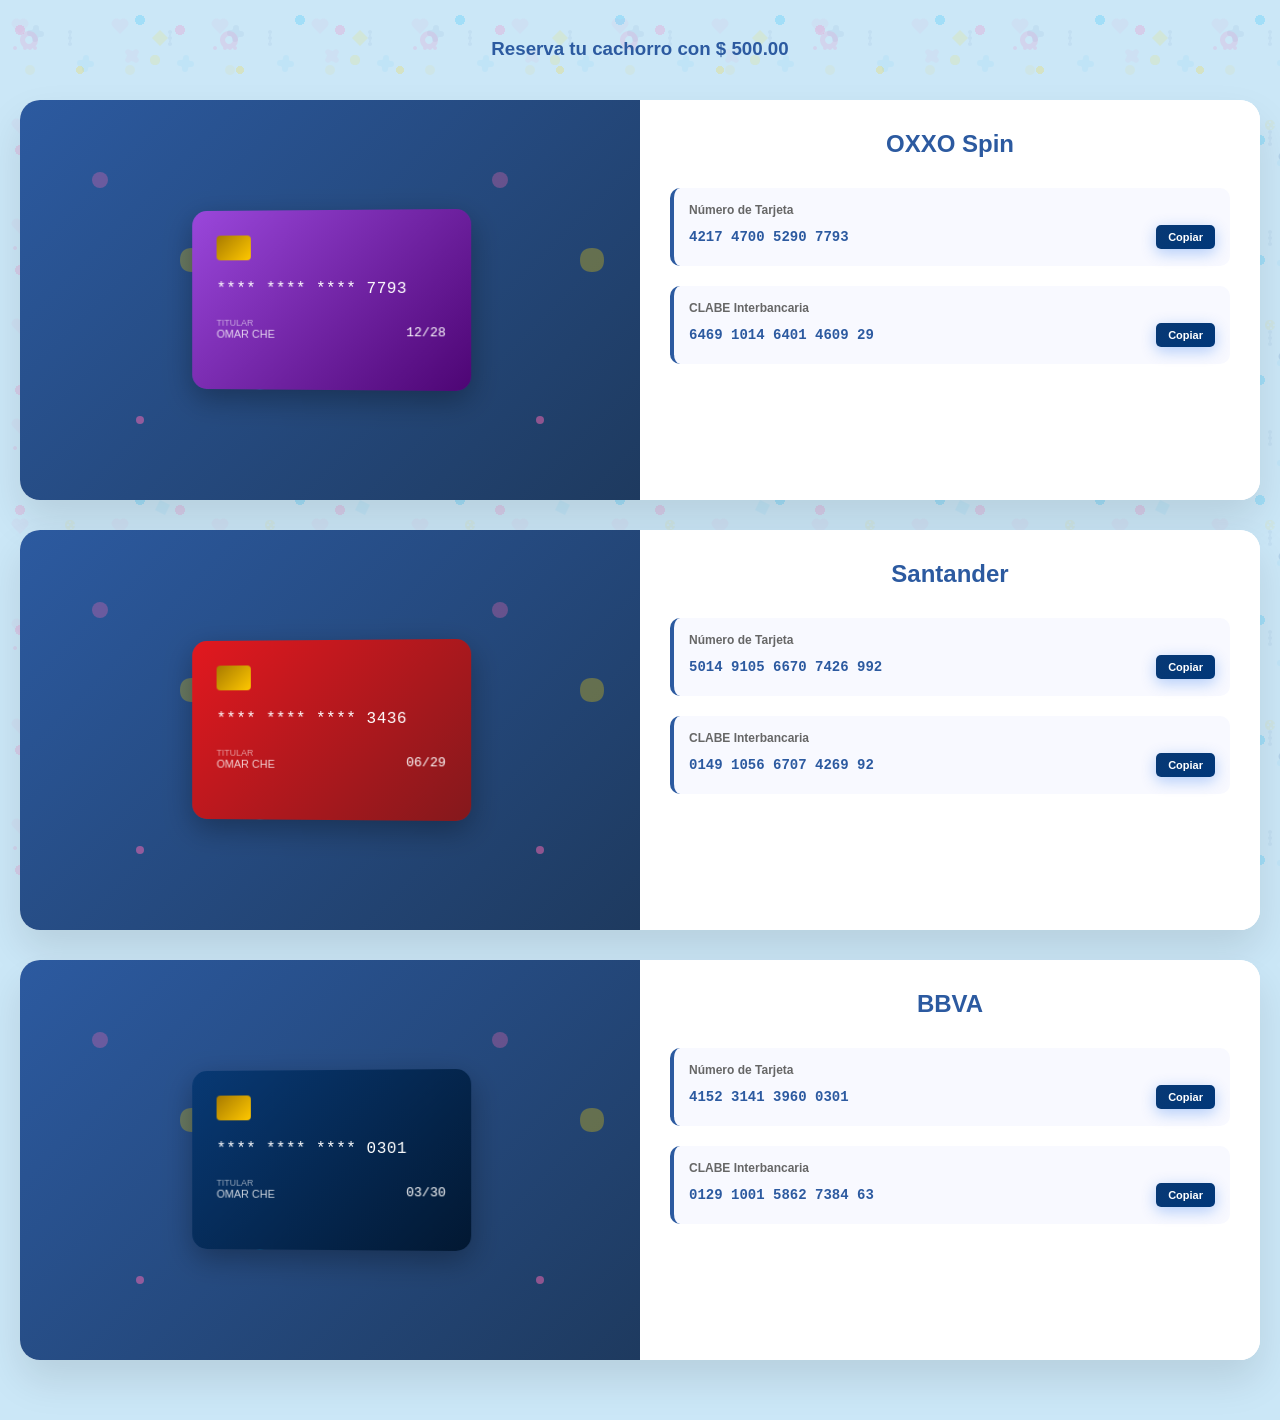
==== metodos-pagos.html @ c184fb26 "Se actualiza metodos de pagos" ====
<!DOCTYPE html>
<html lang="es">
<head>
    <meta charset="UTF-8">
    <meta name="viewport" content="width=device-width, initial-scale=1.0">
    <title>Vista de Tres Tarjetas Bancarias</title>
    <style>
        * {
            margin: 0;
            padding: 0;
            box-sizing: border-box;
        }

        body {
            font-family: 'Arial', sans-serif;
            background: rgba(153, 209, 240, 0.5);; /* Fondo blanco en lugar del gradiente beige */
            min-height: 100vh;
            padding: 20px;
            position: relative;
            overflow-x: hidden;
        }

        /* Patrón de fondo principal con mayor opacidad */
        body::before {
            content: '';
            position: fixed;
            top: 0;
            left: 0;
            width: 100%;
            height: 100%;
            background-image: 
                radial-gradient(circle at 20px 30px, #ff69b4 5px, transparent 5px),
                radial-gradient(circle at 80px 70px, #ffd700 4px, transparent 4px),
                radial-gradient(circle at 140px 20px, #00bfff 5px, transparent 5px),
                radial-gradient(circle at 200px 90px, #ff69b4 3px, transparent 3px),
                radial-gradient(circle at 60px 120px, #2c5aa0 4px, transparent 4px);
            background-size: 160px 120px;
            opacity: 0.2; /* Aumentado de 0.1 a 0.2 */
            z-index: -2;
        }

        /* Patrón adicional con formas kawaii más visible */
        body::after {
            content: '';
            position: fixed;
            top: 0;
            left: 0;
            width: 100%;
            height: 100%;
            background-image: url('data:image/svg+xml,<svg xmlns="http://www.w3.org/2000/svg" viewBox="0 0 200 200"><g fill="%23ff69b4" opacity="0.15"><path d="M20 40c0-5 4-9 9-9s9 4 9 9-4 9-9 9-9-4-9-9zm5 0c0 2 2 4 4 4s4-2 4-4-2-4-4-4-4 2-4 4z"/><path d="M15 50c-1 0-2-1-2-2s1-2 2-2 2 1 2 2-1 2-2 2zm10 0c-1 0-2-1-2-2s1-2 2-2 2 1 2 2-1 2-2 2zm5 0c-1 0-2-1-2-2s1-2 2-2 2 1 2 2-1 2-2 2zm5 0c-1 0-2-1-2-2s1-2 2-2 2 1 2 2-1 2-2 2z"/></g><g fill="%23ffd700" opacity="0.12"><path d="M160 30l-8 8 8 8 8-8z"/><path d="M150 60c0-3 2-5 5-5s5 2 5 5-2 5-5 5-5-2-5-5z"/></g><g fill="%232c5aa0" opacity="0.15"><path d="M80 160c-2-2-2-5 0-7s5-2 7 0 2 5 0 7-5 2-7 0z"/><path d="M120 180l-3-8 8-3 3 8z"/></g></svg>');
            background-size: 200px 200px;
            z-index: -1;
        }

        /* Patrón de huesos y patas con colores de la primera imagen */
        .pattern-overlay {
            position: fixed;
            top: 0;
            left: 0;
            width: 100%;
            height: 100%;
            background-image: url('data:image/svg+xml,<svg xmlns="http://www.w3.org/2000/svg" viewBox="0 0 200 200"><g fill="%232c5aa0" opacity="0.08"><path d="M30 30c-2 0-3 1-3 3s1 3 3 3c1 0 1 0 2 1 0 0 0 1 0 2 0 2 1 3 3 3s3-1 3-3c0-1 0-1 1-2 0 0 1 0 2 0 2 0 3-1 3-3s-1-3-3-3c-1 0-1 0-2-1 0 0 0-1 0-2 0-2-1-3-3-3s-3 1-3 3c0 1 0 1-1 2 0 0-1 0-2 0z"/></g><g fill="%23ff69b4" opacity="0.08"><path d="M130 50c-1-1-3-1-4 0s-1 3 0 4c1 1 1 1 1 2 0 1-1 1-1 2-1 1-1 3 0 4s3 1 4 0c1-1 1-1 2-1 1 0 1 1 2 1 1 1 3 1 4 0s1-3 0-4c-1-1-1-1-1-2 0-1 1-1 1-2 1-1 1-3 0-4s-3-1-4 0c-1 1-1 1-2 1-1 0-1-1-2-1z"/></g><g fill="%23ffd700" opacity="0.1"><path d="M70 120c-3 0-5 2-5 5s2 5 5 5 5-2 5-5-2-5-5-5zm-1 2c0-1 1-1 1-1s1 0 1 1 0 1-1 1-1 0-1-1zm-2 3c0-1 1-1 1-1s1 0 1 1 0 1-1 1-1 0-1-1zm6 0c0-1 1-1 1-1s1 0 1 1 0 1-1 1-1 0-1-1zm-3 3c0-1 1-1 1-1s1 0 1 1 0 1-1 1-1 0-1-1z"/></g><g fill="%2300bfff" opacity="0.08"><path d="M160 100l-5 10 10 5 5-10z"/></g></svg>');
            background-size: 200px 200px;
            z-index: -1;
            opacity: 0.7; /* Alta opacidad para que sea más visible */
        }

        /* Patrón adicional de corazones y huesos */
        .pattern-overlay-2 {
            position: fixed;
            top: 0;
            left: 0;
            width: 100%;
            height: 100%;
            background-image: url('data:image/svg+xml,<svg xmlns="http://www.w3.org/2000/svg" viewBox="0 0 100 100"><path d="M20 20c-2-2-5-2-7 0s-2 5 0 7l7 7 7-7c2-2 2-5 0-7s-5-2-7 0z" fill="%23ff69b4" opacity="0.07"/><path d="M70 30c-1 0-2 1-2 2s1 2 2 2c1 0 1 0 1 1 0 0 0 1-1 1-1 0-2 1-2 2s1 2 2 2c1 0 1 0 1 1 0 0 0 1-1 1-1 0-2 1-2 2s1 2 2 2c1 0 2-1 2-2s-1-2-2-2c-1 0-1 0-1-1 0 0 0-1 1-1 1 0 2-1 2-2s-1-2-2-2c-1 0-1 0-1-1 0 0 0-1 1-1 1 0 2-1 2-2s-1-2-2-2z" fill="%232c5aa0" opacity="0.08"/><circle cx="30" cy="70" r="5" fill="%23ffd700" opacity="0.09"/><path d="M80 60c-2 0-3 1-3 3s1 3 3 3c1 0 1 0 2 1 0 0 0 1 0 2 0 2 1 3 3 3s3-1 3-3c0-1 0-1 1-2 0 0 1 0 2 0 2 0 3-1 3-3s-1-3-3-3c-1 0-1 0-2-1 0 0 0-1 0-2 0-2-1-3-3-3s-3 1-3 3c0 1 0 1-1 2 0 0-1 0-2 0z" fill="%2300bfff" opacity="0.07"/></svg>');
            background-size: 100px 100px;
            z-index: -1;
            opacity: 0.7;
        }

        .container {
            max-width: 1400px;
            margin: 0 auto;
            position: relative;
            z-index: 1;
        }

        .header {
            text-align: center;
            margin-bottom: 40px;
            color: #2c5aa0;
            position: relative;
        }

        .header h1 {
            font-size: 36px;
            font-weight: bold;
            margin-bottom: 10px;
            text-shadow: 2px 2px 4px rgba(0,0,0,0.1);
        }

        .header p {
            font-size: 16px;
            color: #666;
        }

        .cards-grid {
            display: grid;
            grid-template-columns: repeat(auto-fit, minmax(800px, 1fr));
            gap: 30px;
            margin-bottom: 40px;
        }

        .card-container {
            background: white;
            border-radius: 20px;
            box-shadow: 0 20px 40px rgba(0, 0, 0, 0.1);
            overflow: hidden;
            display: flex;
            min-height: 400px;
            transition: transform 0.3s ease, box-shadow 0.3s ease;
            position: relative;
        }

        .card-container:hover {
            transform: translateY(-5px);
            box-shadow: 0 25px 50px rgba(0, 0, 0, 0.15);
        }

        .card-section {
            flex: 1;
            background: linear-gradient(135deg, #2c5aa0 0%, #1e3a5f 100%);
            display: flex;
            align-items: center;
            justify-content: center;
            padding: 30px;
            position: relative;
        }

        .card-section::before {
            content: '';
            position: absolute;
            top: 0;
            left: 0;
            right: 0;
            bottom: 0;
            background: url('data:image/svg+xml,<svg xmlns="http://www.w3.org/2000/svg" viewBox="0 0 100 100"><circle cx="20" cy="20" r="2" fill="%23ff69b4" opacity="0.3"/><circle cx="80" cy="30" r="1.5" fill="%23ffd700" opacity="0.4"/><circle cx="60" cy="70" r="2.5" fill="%2300bfff" opacity="0.3"/><circle cx="30" cy="80" r="1" fill="%23ff69b4" opacity="0.5"/><path d="M40 40c0-2 1-3 3-3s3 1 3 3-1 3-3 3-3-1-3-3z" fill="%23ffd700" opacity="0.3"/></svg>');
            pointer-events: none;
        }

        .credit-card {
            width: 280px;
            height: 180px;
            border-radius: 15px;
            padding: 25px;
            color: white;
            position: relative;
            box-shadow: 0 10px 30px rgba(0, 0, 0, 0.3);
            transform: perspective(1000px) rotateY(-5deg);
            transition: transform 0.3s ease;
        }

        .credit-card.card-1 {
            background: linear-gradient(135deg, #9A47DB 0%, #4d0574 100%);
        }

        .credit-card.card-2 {
            background: linear-gradient(135deg, #E2181F 0%, #84181c 100%);
        }

        .credit-card.card-3 {
            background: linear-gradient(135deg, #083974 0%, #021832 100%);
        }

        .credit-card:hover {
            transform: perspective(1000px) rotateY(0deg) scale(1.02);
        }

        .card-chip {
            width: 35px;
            height: 25px;
            background: linear-gradient(135deg, #a77a00, #ffc800);
            border-radius: 4px;
            margin-bottom: 20px;
        }

        .card-number {
            font-size: 16px;
            letter-spacing: 0.5px;
            margin-bottom: 20px;
            font-family: 'Courier New', monospace;
        }

        .card-info {
            display: flex;
            justify-content: space-between;
            align-items: end;
        }

        .card-holder {
            font-size: 11px;
            opacity: 0.8;
        }

        .card-expiry {
            font-size: 13px;
            font-family: 'Courier New', monospace;
        }

        .info-section {
            flex: 1;
            padding: 30px;
            background: white;
        }

        .bank-header {
            text-align: center;
            margin-bottom: 30px;
        }

        .bank-name {
            font-size: 24px;
            color: #2c5aa0;
            font-weight: bold;
            margin-bottom: 8px;
        }

        .bank-subtitle {
            color: #666;
            font-size: 13px;
        }

        .info-item {
            margin-bottom: 20px;
            padding: 15px;
            background: #f8f9ff;
            border-radius: 10px;
            border-left: 4px solid #2c5aa0;
        }

        .info-label {
            font-size: 12px;
            color: #666;
            margin-bottom: 6px;
            font-weight: 600;
        }

        .info-value {
            display: flex;
            align-items: center;
            gap: 10px;
        }

        .info-text {
            font-size: 14px;
            font-family: 'Courier New', monospace;
            color: #2c5aa0;
            font-weight: bold;
            flex: 1;
            padding: 6px 0;
        }

        .copy-btn {
            background: linear-gradient(135deg, #083974, #00377a);
            color: white;
            border: none;
            padding: 6px 12px;
            border-radius: 5px;
            cursor: pointer;
            font-size: 11px;
            font-weight: bold;
            transition: all 0.3s ease;
            box-shadow: 0 4px 15px rgba(5, 97, 234, 0.3);
        }

        .copy-btn:hover {
            transform: translateY(-2px);
            box-shadow: 0 6px 20px rgba(51, 145, 246, 0.4);
        }

        .copy-btn:active {
            transform: translateY(0);
        }

        .copy-btn.copied {
            background: linear-gradient(135deg, #136b8b, #136b8b);
            box-shadow: 0 4px 15px rgba(7, 56, 214, 0.3);
        }

        .notification {
            position: fixed;
            top: 20px;
            right: 20px;
            background: linear-gradient(135deg, #136b8b, #136b8b);
            color: white;
            padding: 15px 25px;
            border-radius: 10px;
            box-shadow: 0 10px 30px rgba(0, 0, 0, 0.2);
            transform: translateX(400px);
            transition: transform 0.3s ease;
            font-weight: bold;
            z-index: 1000;
        }

        .notification.show {
            transform: translateX(0);
        }

        @media (max-width: 1200px) {
            .cards-grid {
                grid-template-columns: 1fr;
            }
        }

        @media (max-width: 768px) {
            .card-container {
                flex-direction: column;
                min-height: auto;
            }
            
            .card-section {
                padding: 25px;
            }
            
            .credit-card {
                width: 250px;
                height: 160px;
                transform: none;
            }
            
            .info-section {
                padding: 25px;
            }

            .cards-grid {
                grid-template-columns: 1fr;
                gap: 20px;
            }
        }
    </style>
</head>
<body>
    <!-- Capas adicionales de patrones -->
    <div class="pattern-overlay"></div>
    <div class="pattern-overlay-2"></div>
    
    <div class="container">
        <div class="header">
            <br>
            <h3>Reserva tu cachorro con $ 500.00</h3>
        </div> 

        <div class="cards-grid">
            <!-- Tarjeta 1 -->
            <div class="card-container">
                <div class="card-section">
                    <div class="credit-card card-1">
                        <div class="card-chip"></div>
                        <div class="card-number">**** **** **** 7793</div>
                        <div class="card-info">
                            <div class="card-holder">
                                <div style="font-size: 9px; opacity: 0.7;">TITULAR</div>
                                <div>OMAR CHE</div>
                            </div>
                            <div class="card-expiry">12/28</div>
                        </div>
                    </div>
                </div>
                
                <div class="info-section">
                    <div class="bank-header">
                        <div class="bank-name">OXXO Spin</div>
                    </div>
                    
                    <div class="info-item">
                        <div class="info-label">Número de Tarjeta</div>
                        <div class="info-value">
                            <div class="info-text" id="cardNumber1">4217 4700 5290 7793</div>
                            <button class="copy-btn" onclick="copyToClipboard('cardNumber1', this)">
                                Copiar
                            </button>
                        </div>
                    </div>
                    
                    <div class="info-item">
                        <div class="info-label">CLABE Interbancaria</div>
                        <div class="info-value">
                            <div class="info-text" id="clabe1">6469 1014 6401 4609 29</div>
                            <button class="copy-btn" onclick="copyToClipboard('clabe1', this)">
                                Copiar
                            </button>
                        </div>
                    </div>
                </div>
            </div>

            <!-- Tarjeta 2 -->
            <div class="card-container">
                <div class="card-section">
                    <div class="credit-card card-2">
                        <div class="card-chip"></div>
                        <div class="card-number">**** **** **** 3436</div>
                        <div class="card-info">
                            <div class="card-holder">
                                <div style="font-size: 9px; opacity: 0.7;">TITULAR</div>
                                <div>OMAR CHE</div>
                            </div>
                            <div class="card-expiry">06/29</div>
                        </div>
                    </div>
                </div>
                
                <div class="info-section">
                    <div class="bank-header">
                        <div class="bank-name">Santander</div>
                    </div>
                    
                    <div class="info-item">
                        <div class="info-label">Número de Tarjeta</div>
                        <div class="info-value">
                            <div class="info-text" id="cardNumber2">5014 9105 6670 7426 992</div>
                            <button class="copy-btn" onclick="copyToClipboard('cardNumber2', this)">
                                Copiar
                            </button>
                        </div>
                    </div>
                    
                    <div class="info-item">
                        <div class="info-label">CLABE Interbancaria</div>
                        <div class="info-value">
                            <div class="info-text" id="clabe2">0149 1056 6707 4269 92</div>
                            <button class="copy-btn" onclick="copyToClipboard('clabe2', this)">
                                Copiar
                            </button>
                        </div>
                    </div>
                </div>
            </div>

            <!-- Tarjeta 3 -->
            <div class="card-container">
                <div class="card-section">
                    <div class="credit-card card-3">
                        <div class="card-chip"></div>
                        <div class="card-number">**** **** **** 0301</div>
                        <div class="card-info">
                            <div class="card-holder">
                                <div style="font-size: 9px; opacity: 0.7;">TITULAR</div>
                                <div>OMAR CHE</div>
                            </div>
                            <div class="card-expiry">03/30</div>
                        </div>
                    </div>
                </div>
                
                <div class="info-section">
                    <div class="bank-header">
                        <div class="bank-name">BBVA</div>
                    </div>
                    
                    <div class="info-item">
                        <div class="info-label">Número de Tarjeta</div>
                        <div class="info-value">
                            <div class="info-text" id="cardNumber3">4152 3141 3960 0301</div>
                            <button class="copy-btn" onclick="copyToClipboard('cardNumber3', this)">
                                Copiar
                            </button>
                        </div>
                    </div>
                    
                    <div class="info-item">
                        <div class="info-label">CLABE Interbancaria</div>
                        <div class="info-value">
                            <div class="info-text" id="clabe3">0129 1001 5862 7384 63</div>
                            <button class="copy-btn" onclick="copyToClipboard('clabe3', this)">
                                Copiar
                            </button>
                        </div>
                    </div>
                </div>
            </div>
        </div>
    </div>
    
    <div class="notification" id="notification">
        ¡Información copiada!
    </div>

    <script>
        function copyToClipboard(elementId, button) {
            const element = document.getElementById(elementId);
            const text = element.textContent.replace(/\s+/g, '');;
            
            // Crear un elemento temporal para copiar el texto
            const tempInput = document.createElement('input');
            tempInput.value = text;
            document.body.appendChild(tempInput);
            tempInput.select();
            document.execCommand('copy');
            document.body.removeChild(tempInput);
            
            // Cambiar el estado del botón
            const originalText = button.textContent;
            button.textContent = '¡Copiado!';
            button.classList.add('copied');
            
            // Mostrar notificación
            showNotification();
            
            // Restaurar el botón después de 2 segundos
            setTimeout(() => {
                button.textContent = originalText;
                button.classList.remove('copied');
                button.textContent = 'Copiar';
            }, 2000);
        }
        
        function showNotification() {
            const notification = document.getElementById('notification');
            notification.classList.add('show');
            
            setTimeout(() => {
                notification.classList.remove('show');
            }, 3000);
        }
        
        // Efectos de hover en las tarjetas
        document.querySelectorAll('.credit-card').forEach(card => {
            card.addEventListener('mouseenter', function() {
                this.style.transform = 'perspective(1000px) rotateY(0deg) scale(1.10)';
            });
            
            card.addEventListener('mouseleave', function() {
                this.style.transform = 'perspective(1000px) rotateY(-5deg) scale(1)';
            });
        });

        // Animación de entrada escalonada
        document.addEventListener('DOMContentLoaded', function() {
            const cards = document.querySelectorAll('.card-container');
            cards.forEach((card, index) => {
                card.style.opacity = '0';
                card.style.transform = 'translateY(50px)';
                
                setTimeout(() => {
                    card.style.transition = 'opacity 0.6s ease, transform 0.6s ease';
                    card.style.opacity = '1';
                    card.style.transform = 'translateY(0)';
                }, index * 200);
            });
        });
    </script>
</body>
</html>
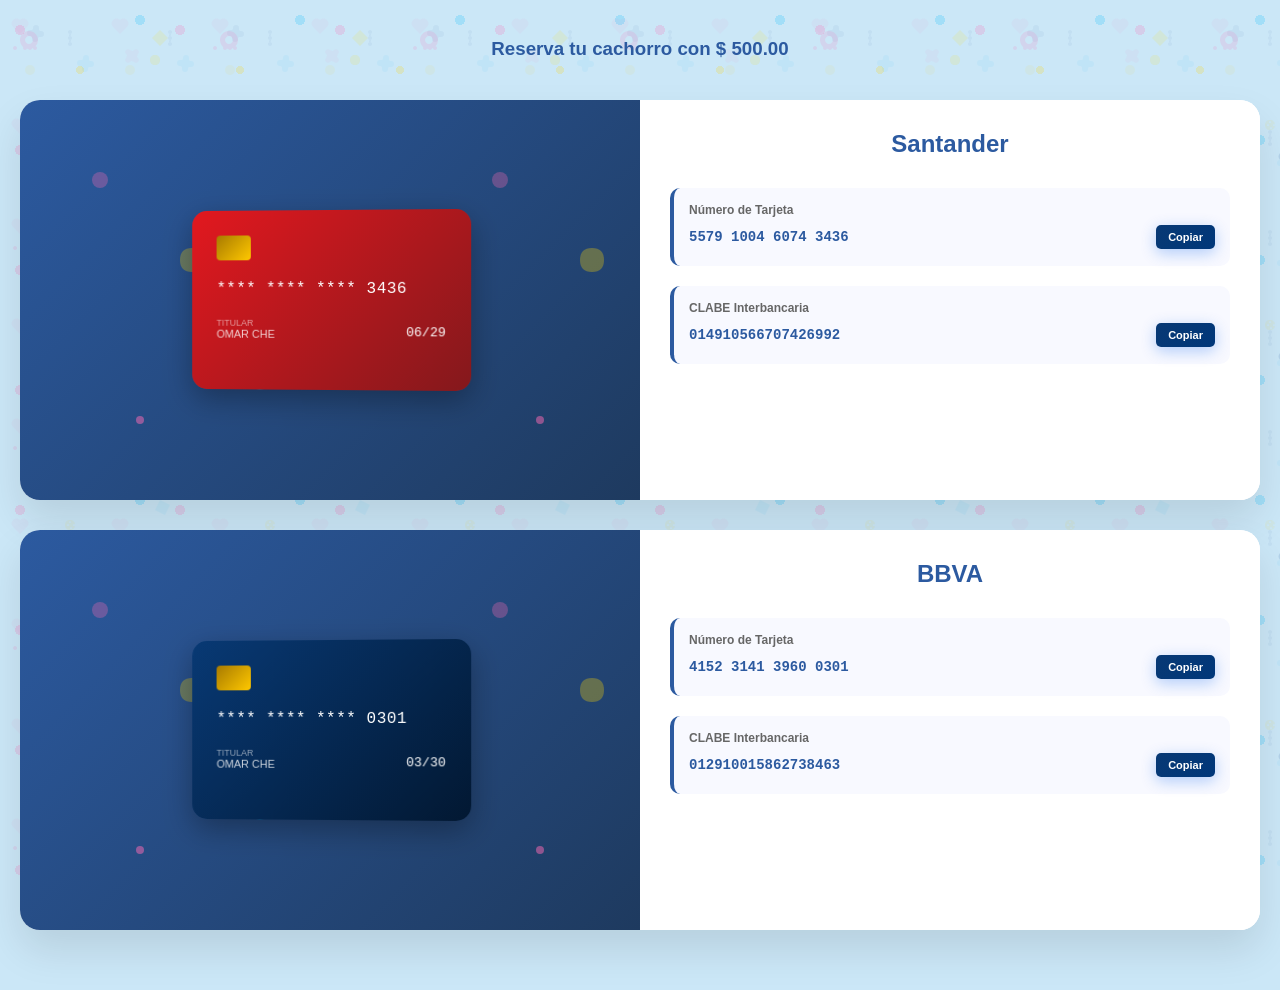
==== commit 389157fd: "Se actualizan metodos de pago" ====
--- a/metodos-pagos.html
+++ b/metodos-pagos.html
@@ -351,7 +351,7 @@
         </div> 
 
         <div class="cards-grid">
-            <!-- Tarjeta 1 -->
+            <!--
             <div class="card-container">
                 <div class="card-section">
                     <div class="credit-card card-1">
@@ -393,6 +393,8 @@
                     </div>
                 </div>
             </div>
+
+        -->
 
             <!-- Tarjeta 2 -->
             <div class="card-container">
@@ -418,7 +420,7 @@
                     <div class="info-item">
                         <div class="info-label">Número de Tarjeta</div>
                         <div class="info-value">
-                            <div class="info-text" id="cardNumber2">5014 9105 6670 7426 992</div>
+                            <div class="info-text" id="cardNumber2">5579 1004 6074 3436</div>
                             <button class="copy-btn" onclick="copyToClipboard('cardNumber2', this)">
                                 Copiar
                             </button>
@@ -428,7 +430,7 @@
                     <div class="info-item">
                         <div class="info-label">CLABE Interbancaria</div>
                         <div class="info-value">
-                            <div class="info-text" id="clabe2">0149 1056 6707 4269 92</div>
+                            <div class="info-text" id="clabe2">014910566707426992</div>
                             <button class="copy-btn" onclick="copyToClipboard('clabe2', this)">
                                 Copiar
                             </button>
@@ -471,7 +473,7 @@
                     <div class="info-item">
                         <div class="info-label">CLABE Interbancaria</div>
                         <div class="info-value">
-                            <div class="info-text" id="clabe3">0129 1001 5862 7384 63</div>
+                            <div class="info-text" id="clabe3">012910015862738463</div>
                             <button class="copy-btn" onclick="copyToClipboard('clabe3', this)">
                                 Copiar
                             </button>
